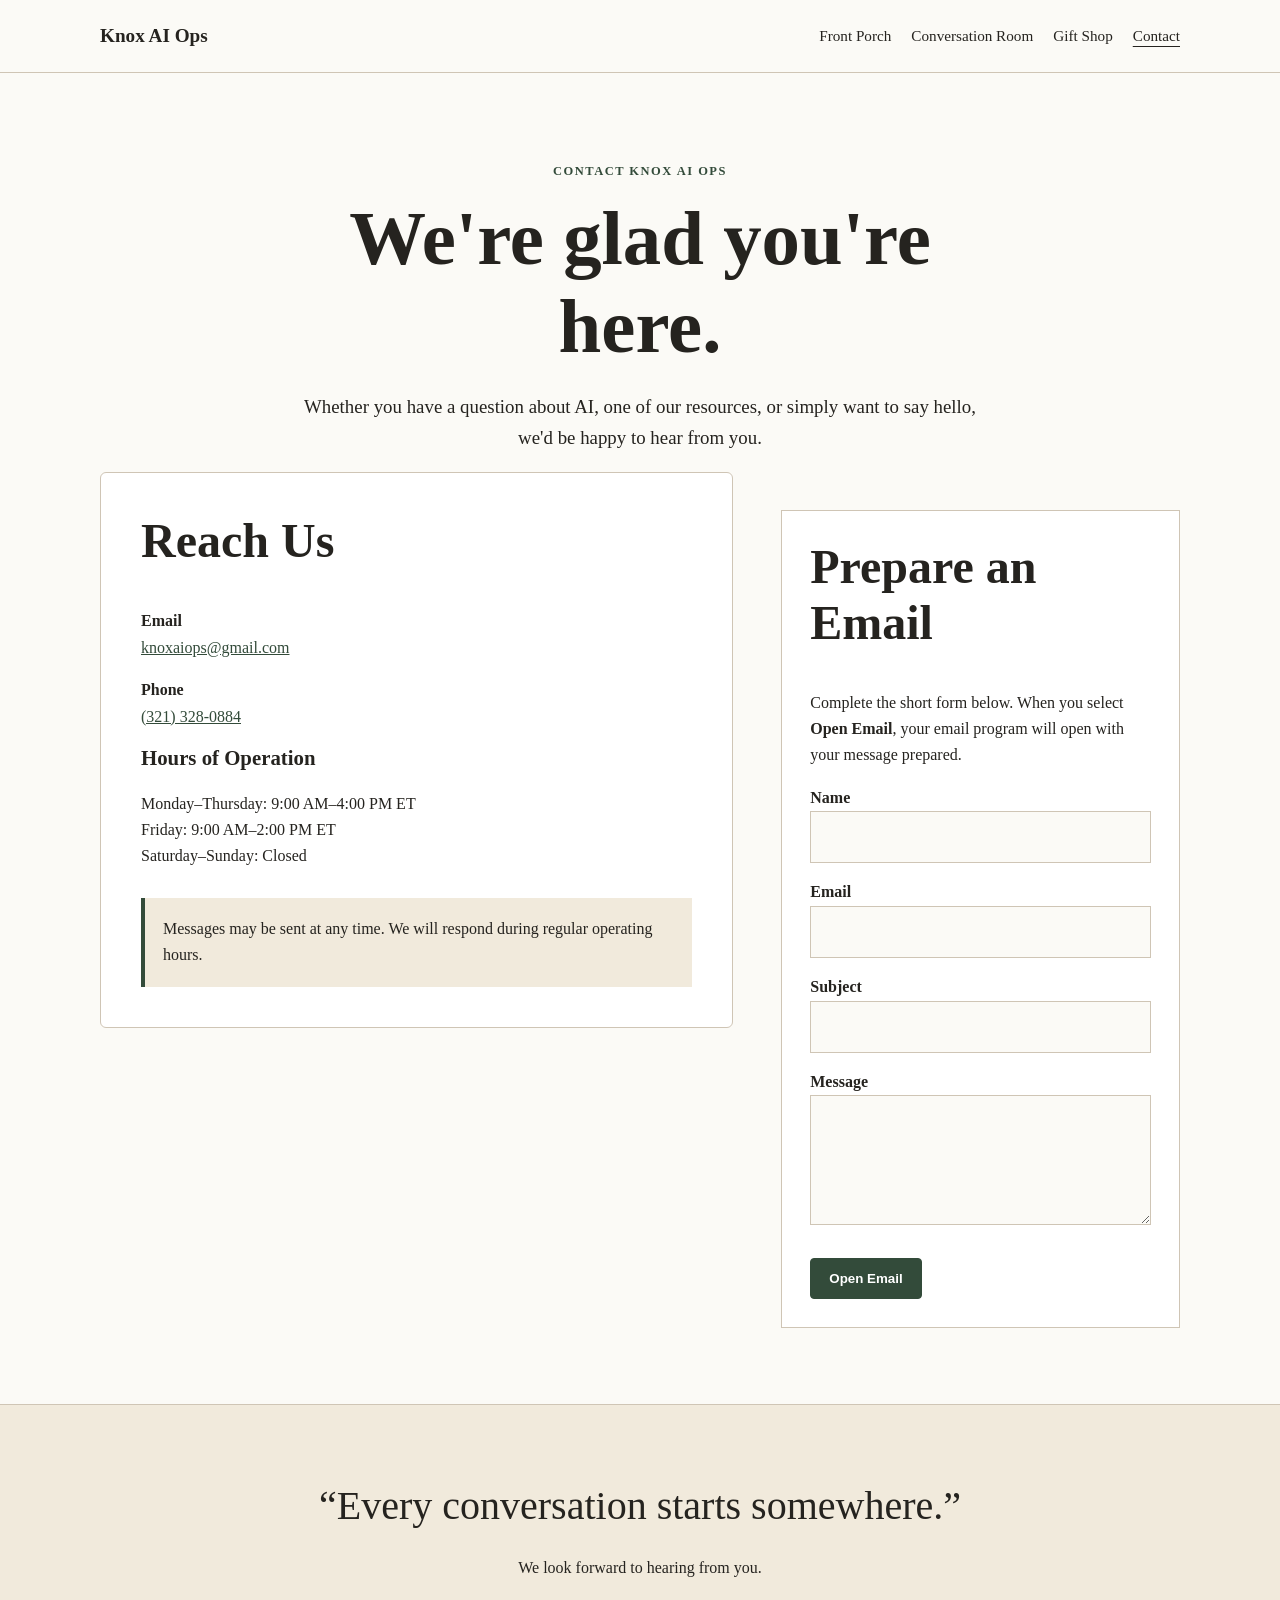
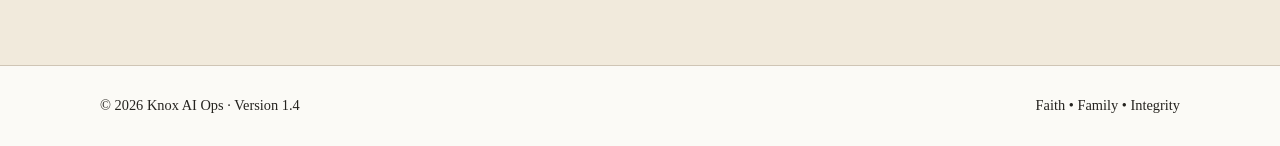
==== contact.html @ a12016fe "Add Contact page for website Version 1.4" ====
<!DOCTYPE html>
<html lang="en">
<head>
  <meta charset="UTF-8">
  <meta name="viewport" content="width=device-width, initial-scale=1.0">
  <title>Contact Knox AI Ops</title>
  <meta name="description" content="Contact Knox AI Ops by email or phone. View our regular hours of operation and prepare a simple email message.">
  <link rel="stylesheet" href="styles.css">
</head>
<body>
  <header class="site-header">
    <div class="wrap nav-wrap">
      <a class="brand" href="index.html">Knox AI Ops</a>
      <nav aria-label="Main navigation">
        <a href="index.html">Front Porch</a>
        <a href="conversation-room.html">Conversation Room</a>
        <a href="gift-shop.html">Gift Shop</a>
        <a aria-current="page" href="contact.html">Contact</a>
      </nav>
    </div>
  </header>

  <main>
    <section class="section">
      <div class="wrap narrow center">
        <p class="eyebrow">Contact Knox AI Ops</p>
        <h1>We're glad you're here.</h1>
        <p class="lead">Whether you have a question about AI, one of our resources, or simply want to say hello, we'd be happy to hear from you.</p>
      </div>

      <div class="wrap two-column">
        <section class="contact-card">
          <h2>Reach Us</h2>
          <p><strong>Email</strong><br><a href="mailto:knoxaiops@gmail.com">knoxaiops@gmail.com</a></p>
          <p><strong>Phone</strong><br><a href="tel:+13213280884">(321) 328-0884</a></p>

          <h3>Hours of Operation</h3>
          <p>Monday–Thursday: 9:00 AM–4:00 PM ET<br>
          Friday: 9:00 AM–2:00 PM ET<br>
          Saturday–Sunday: Closed</p>

          <div class="notice">
            Messages may be sent at any time. We will respond during regular operating hours.
          </div>
        </section>

        <section class="form-card" aria-labelledby="email-form-title">
          <h2 id="email-form-title">Prepare an Email</h2>
          <p>Complete the short form below. When you select <strong>Open Email</strong>, your email program will open with your message prepared.</p>

          <form id="contact-form">
            <label for="name">Name</label>
            <input id="name" name="name" type="text" autocomplete="name" required>

            <label for="email">Email</label>
            <input id="email" name="email" type="email" autocomplete="email" required>

            <label for="subject">Subject</label>
            <input id="subject" name="subject" type="text" required>

            <label for="message">Message</label>
            <textarea id="message" name="message" required></textarea>

            <div class="button-row">
              <button class="button primary" type="submit">Open Email</button>
            </div>
          </form>
        </section>
      </div>
    </section>

    <section class="closing-panel">
      <div class="wrap narrow center">
        <blockquote>“Every conversation starts somewhere.”</blockquote>
        <p>We look forward to hearing from you.</p>
      </div>
    </section>
  </main>

  <footer>
    <div class="wrap footer-wrap">
      <p>© 2026 Knox AI Ops · Version 1.4</p>
      <p>Faith • Family • Integrity</p>
    </div>
  </footer>

  <script>
    document.getElementById('contact-form').addEventListener('submit', function (event) {
      event.preventDefault();

      const name = document.getElementById('name').value.trim();
      const email = document.getElementById('email').value.trim();
      const subject = document.getElementById('subject').value.trim();
      const message = document.getElementById('message').value.trim();

      const body = `Name: ${name}\nEmail: ${email}\n\n${message}`;
      const mailto = `mailto:knoxaiops@gmail.com?subject=${encodeURIComponent(subject)}&body=${encodeURIComponent(body)}`;

      window.location.href = mailto;
    });
  </script>
</body>
</html>
---- styles.css ----
:root{--ink:#25231f;--paper:#fbfaf6;--cream:#f1eadc;--green:#334b3a;--warm:#9b7b51;--line:#cfc5b5;--white:#fff;--max:1080px}*{box-sizing:border-box}html{scroll-behavior:smooth}body{margin:0;font-family:Georgia,"Times New Roman",serif;color:var(--ink);background:var(--paper);line-height:1.65}a{color:var(--green)}img{display:block;max-width:100%}.wrap{width:min(calc(100% - 36px),var(--max));margin:auto}.narrow{max-width:760px}.center{text-align:center}.site-header{border-bottom:1px solid var(--line);background:rgba(251,250,246,.97);position:sticky;top:0;z-index:10}.nav-wrap{min-height:72px;display:flex;align-items:center;justify-content:space-between;gap:24px}.brand{font-weight:700;font-size:1.2rem;text-decoration:none;color:var(--ink)}nav{display:flex;gap:20px;flex-wrap:wrap}nav a{text-decoration:none;color:var(--ink);font-size:.95rem}nav a:hover,nav a[aria-current="page"]{text-decoration:underline;text-underline-offset:5px}.visual-hero{width:100%;overflow:hidden;background:var(--cream);border-bottom:1px solid var(--line)}.visual-hero img{width:100%;height:auto;margin:0 auto}.hero-image-links{position:relative;width:100%;margin:0 auto}.hero-link{position:absolute;display:block;z-index:2;border-radius:4px}.hero-link:focus-visible{outline:3px solid var(--warm);outline-offset:2px;background:rgba(255,255,255,.14)}.hero-front{left:42.5%;top:4.4%;width:6.7%;height:5.5%}.hero-conversation-nav{left:50.2%;top:4.4%;width:11.3%;height:5.5%}.hero-shop-nav{left:62.1%;top:4.4%;width:6.8%;height:5.5%}.hero-about{left:69.4%;top:4.4%;width:10.5%;height:5.5%}.hero-contact{left:80.4%;top:4.4%;width:6.2%;height:5.5%}.hero-welcome{left:87.1%;top:2.8%;width:9.5%;height:8%}.hero-conversation-button{left:36.8%;top:83.8%;width:18.3%;height:10%}.hero-shop-button{left:57%;top:83.8%;width:14.6%;height:10%}.front-porch-hero img{max-height:720px;object-fit:cover;object-position:center top}.room-banner img{max-height:610px;object-fit:cover;object-position:center top}.hero-actions{padding:22px 0 30px;background:var(--cream);border-bottom:1px solid var(--line)}.center-buttons{justify-content:center}.eyebrow{text-transform:uppercase;letter-spacing:.12em;font-size:.78rem;font-weight:700;color:var(--green)}h1,h2,h3{line-height:1.15;margin-top:0}h1{font-size:clamp(2.5rem,6vw,4.8rem);margin-bottom:20px}h2{font-size:clamp(2rem,4vw,3rem)}h3{font-size:1.3rem}.home-title{font-size:clamp(2.2rem,5vw,3.9rem)}.lead{font-size:1.18rem;max-width:680px;margin-left:auto;margin-right:auto}.home-lead{margin-bottom:0}.button-row{display:flex;gap:12px;flex-wrap:wrap;margin-top:24px}.button{display:inline-block;padding:12px 18px;border:1px solid var(--green);border-radius:4px;text-decoration:none;font-weight:700;transition:transform .15s ease,box-shadow .15s ease}.button:hover{transform:translateY(-1px);box-shadow:0 5px 14px rgba(37,35,31,.12)}.primary{background:var(--green);color:var(--white)}.secondary{background:transparent;color:var(--green)}.warm{background:var(--warm);border-color:var(--warm);color:var(--white)}.section{padding:76px 0}.content{padding:56px 0}.intro-section{padding-bottom:64px}.soft-section{background:var(--cream);border-top:1px solid var(--line);border-bottom:1px solid var(--line)}.card-grid{display:grid;grid-template-columns:repeat(3,1fr);gap:20px;margin-top:38px}.card,.mini-card,.principles-card,.contact-card{border:1px solid var(--line);background:var(--white);padding:28px;border-radius:6px}.card a{font-weight:700}.text-links{display:flex;gap:10px;flex-wrap:wrap}.closing-panel{padding:68px 0;background:var(--cream);border-top:1px solid var(--line)}blockquote{font-size:clamp(1.6rem,4vw,2.5rem);margin:0 0 12px}.two-column{display:grid;grid-template-columns:minmax(0,1.35fr) minmax(280px,.85fr);gap:48px;align-items:start}.principles-card h3{margin-bottom:7px;color:var(--green)}.principles-card p{margin-top:0}.mini-grid{display:grid;grid-template-columns:repeat(2,1fr);gap:18px;margin-top:34px}.mini-card{padding:22px}.mini-card h3{color:var(--green);margin-bottom:8px}.mini-card p{margin:0}.faq{margin-top:28px}.faq details{border-bottom:1px solid var(--line);padding:18px 0}.faq details:first-child{border-top:1px solid var(--line)}.faq summary{cursor:pointer;font-weight:700;font-size:1.08rem}.faq p{margin-bottom:4px}.contact-card{padding:40px}.notice{padding:18px;border-left:4px solid var(--green);background:var(--cream);margin-top:28px;text-align:left}.learning-path{display:grid;grid-template-columns:repeat(3,1fr);gap:18px;margin-top:34px}.learning-path div{position:relative;border:1px solid var(--line);background:var(--white);padding:28px 16px 22px;border-radius:6px}.learning-path span{display:grid;place-items:center;width:42px;height:42px;margin:-50px auto 15px;border-radius:50%;background:var(--green);color:var(--white);font-weight:700}.learning-path strong,.learning-path small{display:block}.learning-path small{margin-top:4px}.product-list{display:grid;gap:34px}.product-card{display:grid;grid-template-columns:minmax(210px,300px) 1fr;gap:42px;align-items:center;border:1px solid var(--line);background:var(--white);padding:32px;border-radius:8px}.featured-product{border:2px solid var(--warm);box-shadow:0 12px 28px rgba(37,35,31,.08)}.product-image-wrap{max-width:280px;margin:auto;width:100%;box-shadow:0 8px 20px rgba(37,35,31,.16);background:var(--cream)}.product-image-wrap img{width:100%;height:auto}.product-content h2{margin-bottom:8px}.product-content h3{margin:24px 0 8px;color:var(--green)}.product-price{font-size:1.6rem;font-weight:700;color:var(--green);margin:0 0 12px}.check-list{padding-left:1.25rem;margin:10px 0 24px}.check-list li{margin-bottom:6px}.form-card{margin-top:38px;border:1px solid var(--line);padding:28px;background:var(--white)}label{display:block;font-weight:700;margin-top:16px}input,textarea{width:100%;padding:12px;border:1px solid var(--line);background:var(--paper);font:inherit}textarea{min-height:130px}footer{padding:28px 0;border-top:1px solid var(--line);background:var(--paper)}.footer-wrap{display:flex;justify-content:space-between;gap:20px;flex-wrap:wrap;font-size:.9rem}.footer-wrap p{margin:0}@media(max-width:800px){.two-column,.product-card{grid-template-columns:1fr}.product-image-wrap{max-width:250px}.learning-path{grid-template-columns:1fr;gap:38px}.mini-grid{grid-template-columns:1fr}}@media(max-width:760px){.nav-wrap{align-items:flex-start;padding:18px 0;flex-direction:column}nav{gap:12px}.card-grid{grid-template-columns:1fr}.front-porch-hero img,.room-banner img{max-height:none}.hero-actions{padding:18px 0 24px}.section{padding:56px 0}.content{padding:44px 0}.product-card{padding:22px}.contact-card{padding:28px 20px}.footer-wrap{flex-direction:column;gap:5px;text-align:center}}
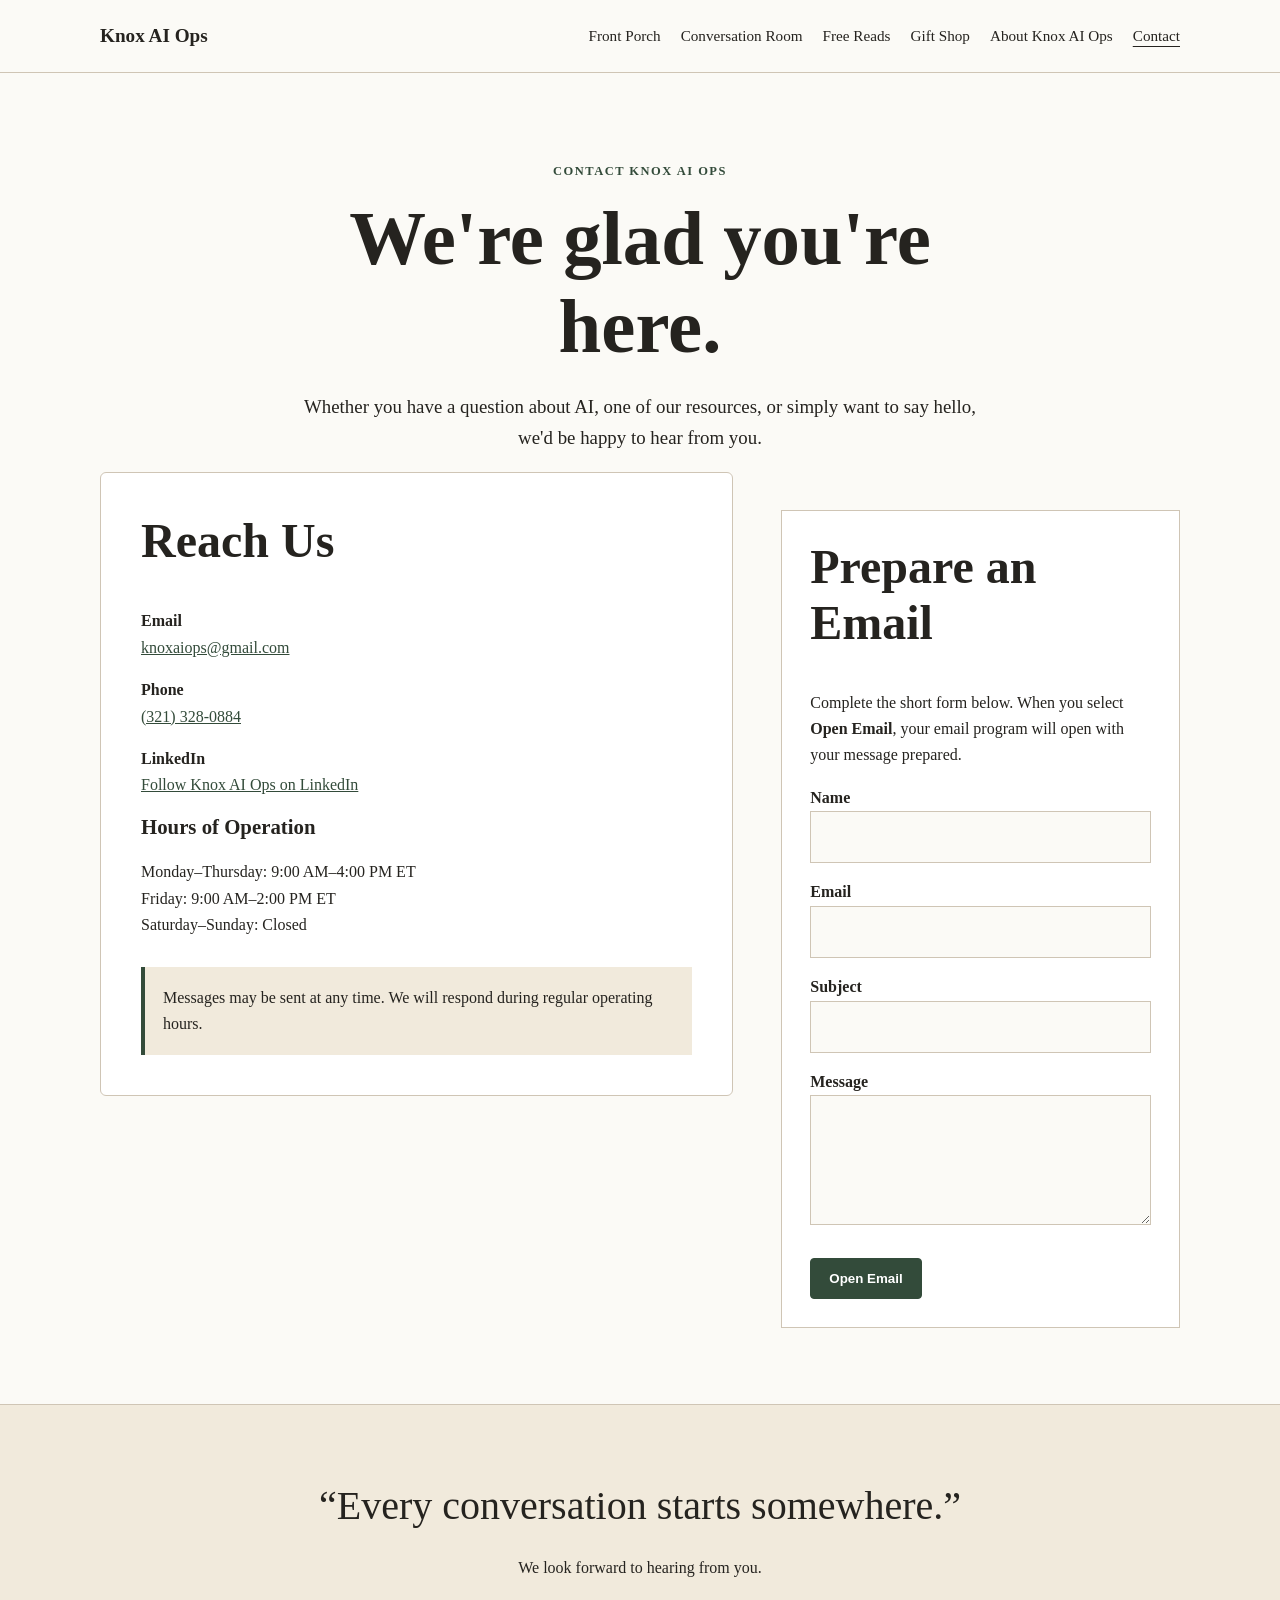
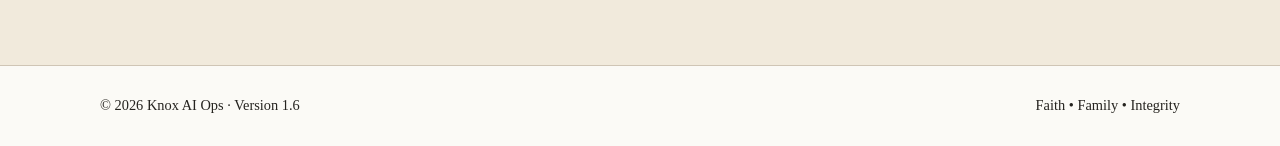
==== commit e713e3ef: "Add About navigation and LinkedIn contact link" ====
--- a/contact.html
+++ b/contact.html
@@ -4,17 +4,19 @@
   <meta charset="UTF-8">
   <meta name="viewport" content="width=device-width, initial-scale=1.0">
   <title>Contact Knox AI Ops</title>
-  <meta name="description" content="Contact Knox AI Ops by email or phone. View our regular hours of operation and prepare a simple email message.">
-  <link rel="stylesheet" href="styles.css">
+  <meta name="description" content="Contact Knox AI Ops by email, phone, or LinkedIn. View our regular hours of operation and prepare a simple email message.">
+  <link rel="stylesheet" href="styles.css?v=1.6">
 </head>
 <body>
   <header class="site-header">
     <div class="wrap nav-wrap">
-      <a class="brand" href="index.html">Knox AI Ops</a>
+      <a class="brand" href="index.html?v=1.6">Knox AI Ops</a>
       <nav aria-label="Main navigation">
-        <a href="index.html">Front Porch</a>
+        <a href="index.html?v=1.6">Front Porch</a>
         <a href="conversation-room.html">Conversation Room</a>
+        <a href="free-reads.html">Free Reads</a>
         <a href="gift-shop.html">Gift Shop</a>
+        <a href="conversation-room.html">About Knox AI Ops</a>
         <a aria-current="page" href="contact.html">Contact</a>
       </nav>
     </div>
@@ -33,6 +35,7 @@
           <h2>Reach Us</h2>
           <p><strong>Email</strong><br><a href="mailto:knoxaiops@gmail.com">knoxaiops@gmail.com</a></p>
           <p><strong>Phone</strong><br><a href="tel:+13213280884">(321) 328-0884</a></p>
+          <p><strong>LinkedIn</strong><br><a href="https://www.linkedin.com/company/knox-ai-ops" target="_blank" rel="noopener">Follow Knox AI Ops on LinkedIn</a></p>
 
           <h3>Hours of Operation</h3>
           <p>Monday–Thursday: 9:00 AM–4:00 PM ET<br>
@@ -79,7 +82,7 @@
 
   <footer>
     <div class="wrap footer-wrap">
-      <p>© 2026 Knox AI Ops · Version 1.4</p>
+      <p>© 2026 Knox AI Ops · Version 1.6</p>
       <p>Faith • Family • Integrity</p>
     </div>
   </footer>
@@ -87,17 +90,14 @@
   <script>
     document.getElementById('contact-form').addEventListener('submit', function (event) {
       event.preventDefault();
-
       const name = document.getElementById('name').value.trim();
       const email = document.getElementById('email').value.trim();
       const subject = document.getElementById('subject').value.trim();
       const message = document.getElementById('message').value.trim();
-
       const body = `Name: ${name}\nEmail: ${email}\n\n${message}`;
       const mailto = `mailto:knoxaiops@gmail.com?subject=${encodeURIComponent(subject)}&body=${encodeURIComponent(body)}`;
-
       window.location.href = mailto;
     });
   </script>
 </body>
-</html>
+</html>
--- a/styles.css
+++ b/styles.css
@@ -1 +1 @@
-:root{--ink:#25231f;--paper:#fbfaf6;--cream:#f1eadc;--green:#334b3a;--warm:#9b7b51;--line:#cfc5b5;--white:#fff;--max:1080px}*{box-sizing:border-box}html{scroll-behavior:smooth}body{margin:0;font-family:Georgia,"Times New Roman",serif;color:var(--ink);background:var(--paper);line-height:1.65}a{color:var(--green)}img{display:block;max-width:100%}.wrap{width:min(calc(100% - 36px),var(--max));margin:auto}.narrow{max-width:760px}.center{text-align:center}.site-header{border-bottom:1px solid var(--line);background:rgba(251,250,246,.97);position:sticky;top:0;z-index:10}.nav-wrap{min-height:72px;display:flex;align-items:center;justify-content:space-between;gap:24px}.brand{font-weight:700;font-size:1.2rem;text-decoration:none;color:var(--ink)}nav{display:flex;gap:20px;flex-wrap:wrap}nav a{text-decoration:none;color:var(--ink);font-size:.95rem}nav a:hover,nav a[aria-current="page"]{text-decoration:underline;text-underline-offset:5px}.visual-hero{width:100%;overflow:hidden;background:var(--cream);border-bottom:1px solid var(--line)}.visual-hero img{width:100%;height:auto;margin:0 auto}.hero-image-links{position:relative;width:100%;margin:0 auto}.hero-link{position:absolute;display:block;z-index:2;border-radius:4px}.hero-link:focus-visible{outline:3px solid var(--warm);outline-offset:2px;background:rgba(255,255,255,.14)}.hero-front{left:42.5%;top:4.4%;width:6.7%;height:5.5%}.hero-conversation-nav{left:50.2%;top:4.4%;width:11.3%;height:5.5%}.hero-shop-nav{left:62.1%;top:4.4%;width:6.8%;height:5.5%}.hero-about{left:69.4%;top:4.4%;width:10.5%;height:5.5%}.hero-contact{left:80.4%;top:4.4%;width:6.2%;height:5.5%}.hero-welcome{left:87.1%;top:2.8%;width:9.5%;height:8%}.hero-conversation-button{left:36.8%;top:83.8%;width:18.3%;height:10%}.hero-shop-button{left:57%;top:83.8%;width:14.6%;height:10%}.front-porch-hero img{max-height:720px;object-fit:cover;object-position:center top}.room-banner img{max-height:610px;object-fit:cover;object-position:center top}.hero-actions{padding:22px 0 30px;background:var(--cream);border-bottom:1px solid var(--line)}.center-buttons{justify-content:center}.eyebrow{text-transform:uppercase;letter-spacing:.12em;font-size:.78rem;font-weight:700;color:var(--green)}h1,h2,h3{line-height:1.15;margin-top:0}h1{font-size:clamp(2.5rem,6vw,4.8rem);margin-bottom:20px}h2{font-size:clamp(2rem,4vw,3rem)}h3{font-size:1.3rem}.home-title{font-size:clamp(2.2rem,5vw,3.9rem)}.lead{font-size:1.18rem;max-width:680px;margin-left:auto;margin-right:auto}.home-lead{margin-bottom:0}.button-row{display:flex;gap:12px;flex-wrap:wrap;margin-top:24px}.button{display:inline-block;padding:12px 18px;border:1px solid var(--green);border-radius:4px;text-decoration:none;font-weight:700;transition:transform .15s ease,box-shadow .15s ease}.button:hover{transform:translateY(-1px);box-shadow:0 5px 14px rgba(37,35,31,.12)}.primary{background:var(--green);color:var(--white)}.secondary{background:transparent;color:var(--green)}.warm{background:var(--warm);border-color:var(--warm);color:var(--white)}.section{padding:76px 0}.content{padding:56px 0}.intro-section{padding-bottom:64px}.soft-section{background:var(--cream);border-top:1px solid var(--line);border-bottom:1px solid var(--line)}.card-grid{display:grid;grid-template-columns:repeat(3,1fr);gap:20px;margin-top:38px}.card,.mini-card,.principles-card,.contact-card{border:1px solid var(--line);background:var(--white);padding:28px;border-radius:6px}.card a{font-weight:700}.text-links{display:flex;gap:10px;flex-wrap:wrap}.closing-panel{padding:68px 0;background:var(--cream);border-top:1px solid var(--line)}blockquote{font-size:clamp(1.6rem,4vw,2.5rem);margin:0 0 12px}.two-column{display:grid;grid-template-columns:minmax(0,1.35fr) minmax(280px,.85fr);gap:48px;align-items:start}.principles-card h3{margin-bottom:7px;color:var(--green)}.principles-card p{margin-top:0}.mini-grid{display:grid;grid-template-columns:repeat(2,1fr);gap:18px;margin-top:34px}.mini-card{padding:22px}.mini-card h3{color:var(--green);margin-bottom:8px}.mini-card p{margin:0}.faq{margin-top:28px}.faq details{border-bottom:1px solid var(--line);padding:18px 0}.faq details:first-child{border-top:1px solid var(--line)}.faq summary{cursor:pointer;font-weight:700;font-size:1.08rem}.faq p{margin-bottom:4px}.contact-card{padding:40px}.notice{padding:18px;border-left:4px solid var(--green);background:var(--cream);margin-top:28px;text-align:left}.learning-path{display:grid;grid-template-columns:repeat(3,1fr);gap:18px;margin-top:34px}.learning-path div{position:relative;border:1px solid var(--line);background:var(--white);padding:28px 16px 22px;border-radius:6px}.learning-path span{display:grid;place-items:center;width:42px;height:42px;margin:-50px auto 15px;border-radius:50%;background:var(--green);color:var(--white);font-weight:700}.learning-path strong,.learning-path small{display:block}.learning-path small{margin-top:4px}.product-list{display:grid;gap:34px}.product-card{display:grid;grid-template-columns:minmax(210px,300px) 1fr;gap:42px;align-items:center;border:1px solid var(--line);background:var(--white);padding:32px;border-radius:8px}.featured-product{border:2px solid var(--warm);box-shadow:0 12px 28px rgba(37,35,31,.08)}.product-image-wrap{max-width:280px;margin:auto;width:100%;box-shadow:0 8px 20px rgba(37,35,31,.16);background:var(--cream)}.product-image-wrap img{width:100%;height:auto}.product-content h2{margin-bottom:8px}.product-content h3{margin:24px 0 8px;color:var(--green)}.product-price{font-size:1.6rem;font-weight:700;color:var(--green);margin:0 0 12px}.check-list{padding-left:1.25rem;margin:10px 0 24px}.check-list li{margin-bottom:6px}.form-card{margin-top:38px;border:1px solid var(--line);padding:28px;background:var(--white)}label{display:block;font-weight:700;margin-top:16px}input,textarea{width:100%;padding:12px;border:1px solid var(--line);background:var(--paper);font:inherit}textarea{min-height:130px}footer{padding:28px 0;border-top:1px solid var(--line);background:var(--paper)}.footer-wrap{display:flex;justify-content:space-between;gap:20px;flex-wrap:wrap;font-size:.9rem}.footer-wrap p{margin:0}@media(max-width:800px){.two-column,.product-card{grid-template-columns:1fr}.product-image-wrap{max-width:250px}.learning-path{grid-template-columns:1fr;gap:38px}.mini-grid{grid-template-columns:1fr}}@media(max-width:760px){.nav-wrap{align-items:flex-start;padding:18px 0;flex-direction:column}nav{gap:12px}.card-grid{grid-template-columns:1fr}.front-porch-hero img,.room-banner img{max-height:none}.hero-actions{padding:18px 0 24px}.section{padding:56px 0}.content{padding:44px 0}.product-card{padding:22px}.contact-card{padding:28px 20px}.footer-wrap{flex-direction:column;gap:5px;text-align:center}}+:root{--ink:#25231f;--paper:#fbfaf6;--cream:#f1eadc;--green:#334b3a;--warm:#9b7b51;--line:#cfc5b5;--white:#fff;--max:1080px}*{box-sizing:border-box}html{scroll-behavior:smooth}body{margin:0;font-family:Georgia,"Times New Roman",serif;color:var(--ink);background:var(--paper);line-height:1.65}a{color:var(--green)}img{display:block;max-width:100%}.wrap{width:min(calc(100% - 36px),var(--max));margin:auto}.narrow{max-width:760px}.center{text-align:center}.site-header{border-bottom:1px solid var(--line);background:rgba(251,250,246,.97);position:sticky;top:0;z-index:10}.nav-wrap{min-height:72px;display:flex;align-items:center;justify-content:space-between;gap:24px}.brand{font-weight:700;font-size:1.2rem;text-decoration:none;color:var(--ink)}nav{display:flex;gap:20px;flex-wrap:wrap}nav a{text-decoration:none;color:var(--ink);font-size:.95rem}nav a:hover,nav a[aria-current="page"]{text-decoration:underline;text-underline-offset:5px}.visual-hero{width:100%;overflow:hidden;background:var(--cream);border-bottom:1px solid var(--line)}.visual-hero img{width:100%;height:auto;margin:0 auto}.hero-image-links{position:relative;width:100%;margin:0 auto}.hero-link{position:absolute;display:block;z-index:3;border-radius:4px}.hero-link:focus-visible{outline:3px solid var(--warm);outline-offset:2px;background:rgba(255,255,255,.14)}.hero-front{left:42.5%;top:4.4%;width:6.7%;height:5.5%}.hero-conversation-nav{left:50.2%;top:4.4%;width:11.3%;height:5.5%}.hero-shop-nav{left:62.1%;top:4.4%;width:6.8%;height:5.5%}.hero-about{left:69.4%;top:4.4%;width:10.5%;height:5.5%}.hero-contact{left:79.6%;top:2.8%;width:8.2%;height:8.2%;z-index:4;cursor:pointer}.hero-welcome{left:87.9%;top:2.8%;width:8.7%;height:8%}.hero-conversation-button{left:36.8%;top:83.8%;width:18.3%;height:10%}.hero-shop-button{left:57%;top:83.8%;width:14.6%;height:10%}.front-porch-hero img{max-height:720px;object-fit:cover;object-position:center top}.room-banner img{max-height:610px;object-fit:cover;object-position:center top}.hero-actions{padding:22px 0 30px;background:var(--cream);border-bottom:1px solid var(--line)}.center-buttons{justify-content:center}.eyebrow{text-transform:uppercase;letter-spacing:.12em;font-size:.78rem;font-weight:700;color:var(--green)}h1,h2,h3{line-height:1.15;margin-top:0}h1{font-size:clamp(2.5rem,6vw,4.8rem);margin-bottom:20px}h2{font-size:clamp(2rem,4vw,3rem)}h3{font-size:1.3rem}.home-title{font-size:clamp(2.2rem,5vw,3.9rem)}.lead{font-size:1.18rem;max-width:680px;margin-left:auto;margin-right:auto}.home-lead{margin-bottom:0}.button-row{display:flex;gap:12px;flex-wrap:wrap;margin-top:24px}.button{display:inline-block;padding:12px 18px;border:1px solid var(--green);border-radius:4px;text-decoration:none;font-weight:700;transition:transform .15s ease,box-shadow .15s ease}.button:hover{transform:translateY(-1px);box-shadow:0 5px 14px rgba(37,35,31,.12)}.primary{background:var(--green);color:var(--white)}.secondary{background:transparent;color:var(--green)}.warm{background:var(--warm);border-color:var(--warm);color:var(--white)}.section{padding:76px 0}.content{padding:56px 0}.intro-section{padding-bottom:64px}.soft-section{background:var(--cream);border-top:1px solid var(--line);border-bottom:1px solid var(--line)}.card-grid{display:grid;grid-template-columns:repeat(3,1fr);gap:20px;margin-top:38px}.card,.mini-card,.principles-card,.contact-card{border:1px solid var(--line);background:var(--white);padding:28px;border-radius:6px}.card a{font-weight:700}.text-links{display:flex;gap:10px;flex-wrap:wrap}.closing-panel{padding:68px 0;background:var(--cream);border-top:1px solid var(--line)}blockquote{font-size:clamp(1.6rem,4vw,2.5rem);margin:0 0 12px}.two-column{display:grid;grid-template-columns:minmax(0,1.35fr) minmax(280px,.85fr);gap:48px;align-items:start}.principles-card h3{margin-bottom:7px;color:var(--green)}.principles-card p{margin-top:0}.mini-grid{display:grid;grid-template-columns:repeat(2,1fr);gap:18px;margin-top:34px}.mini-card{padding:22px}.mini-card h3{color:var(--green);margin-bottom:8px}.mini-card p{margin:0}.faq{margin-top:28px}.faq details{border-bottom:1px solid var(--line);padding:18px 0}.faq details:first-child{border-top:1px solid var(--line)}.faq summary{cursor:pointer;font-weight:700;font-size:1.08rem}.faq p{margin-bottom:4px}.contact-card{padding:40px}.notice{padding:18px;border-left:4px solid var(--green);background:var(--cream);margin-top:28px;text-align:left}.learning-path{display:grid;grid-template-columns:repeat(3,1fr);gap:18px;margin-top:34px}.learning-path div{position:relative;border:1px solid var(--line);background:var(--white);padding:28px 16px 22px;border-radius:6px}.learning-path span{display:grid;place-items:center;width:42px;height:42px;margin:-50px auto 15px;border-radius:50%;background:var(--green);color:var(--white);font-weight:700}.learning-path strong,.learning-path small{display:block}.learning-path small{margin-top:4px}.product-list{display:grid;gap:34px}.product-card{display:grid;grid-template-columns:minmax(210px,300px) 1fr;gap:42px;align-items:center;border:1px solid var(--line);background:var(--white);padding:32px;border-radius:8px}.featured-product{border:2px solid var(--warm);box-shadow:0 12px 28px rgba(37,35,31,.08)}.product-image-wrap{max-width:280px;margin:auto;width:100%;box-shadow:0 8px 20px rgba(37,35,31,.16);background:var(--cream)}.product-image-wrap img{width:100%;height:auto}.product-content h2{margin-bottom:8px}.product-content h3{margin:24px 0 8px;color:var(--green)}.product-price{font-size:1.6rem;font-weight:700;color:var(--green);margin:0 0 12px}.check-list{padding-left:1.25rem;margin:10px 0 24px}.check-list li{margin-bottom:6px}.form-card{margin-top:38px;border:1px solid var(--line);padding:28px;background:var(--white)}label{display:block;font-weight:700;margin-top:16px}input,textarea{width:100%;padding:12px;border:1px solid var(--line);background:var(--paper);font:inherit}textarea{min-height:130px}footer{padding:28px 0;border-top:1px solid var(--line);background:var(--paper)}.footer-wrap{display:flex;justify-content:space-between;gap:20px;flex-wrap:wrap;font-size:.9rem}.footer-wrap p{margin:0}@media(max-width:800px){.two-column,.product-card{grid-template-columns:1fr}.product-image-wrap{max-width:250px}.learning-path{grid-template-columns:1fr;gap:38px}.mini-grid{grid-template-columns:1fr}}@media(max-width:760px){.nav-wrap{align-items:flex-start;padding:18px 0;flex-direction:column}nav{gap:12px}.card-grid{grid-template-columns:1fr}.front-porch-hero img,.room-banner img{max-height:none}.hero-actions{padding:18px 0 24px}.section{padding:56px 0}.content{padding:44px 0}.product-card{padding:22px}.contact-card{padding:28px 20px}.footer-wrap{flex-direction:column;gap:5px;text-align:center}}.product-list .product-card:last-child .product-price{font-size:0}.product-list .product-card:last-child .product-price::after{content:"$1.99";font-size:1.6rem}.free-reads-rack{position:absolute;left:7%;bottom:8%;z-index:5;width:118px;min-height:94px;padding:12px 10px 10px;border:3px solid #5f4934;border-radius:3px;background:linear-gradient(#a8875f,#7c6043);color:#fff9e9;text-decoration:none;text-align:center;box-shadow:0 7px 14px rgba(37,35,31,.28),inset 0 0 0 2px rgba(255,255,255,.12);transform:rotate(-1deg);text-shadow:0 1px 1px rgba(0,0,0,.35)}.free-reads-rack:before{content:"";position:absolute;left:13px;right:13px;top:-13px;height:14px;border:3px solid #5f4934;border-bottom:0;background:#8d6d4c}.free-reads-rack:hover{transform:rotate(-1deg) translateY(-2px)}.free-reads-rack:focus-visible{outline:4px solid var(--paper);outline-offset:4px}.rack-top,.rack-bottom{display:block;font-weight:700;line-height:1}.rack-top{font-size:1rem;letter-spacing:.08em;text-transform:uppercase}.rack-bottom{font-size:1.45rem;margin-top:6px}.rustic{background:#7c6043;border-color:#5f4934;color:#fff}.free-reads-banner{padding:76px 0 68px;background:var(--cream);border-bottom:1px solid var(--line)}.article-list{display:grid;gap:24px}.article-card{border:1px solid var(--line);border-left:6px solid var(--warm);background:var(--white);padding:32px;border-radius:5px}.article-card h2{font-size:clamp(1.65rem,3vw,2.25rem);margin-bottom:12px}.article-label{text-transform:uppercase;letter-spacing:.11em;font-size:.75rem;font-weight:700;color:var(--green);margin:0 0 10px}.article-card .button{margin-top:10px}.john-note{padding:72px 0;background:var(--paper)}.note-card{border:1px solid var(--line);background:var(--cream);padding:38px;border-radius:6px;box-shadow:0 8px 22px rgba(37,35,31,.06)}.note-card h2{font-size:clamp(1.8rem,3vw,2.5rem)}@media(max-width:760px){.free-reads-rack{position:relative;left:auto;bottom:auto;width:min(180px,calc(100% - 36px));min-height:auto;margin:18px auto 0;transform:none}.free-reads-rack:hover{transform:translateY(-2px)}.free-reads-rack:before{display:none}.article-card,.note-card{padding:24px}.card-grid{grid-template-columns:1fr}}
